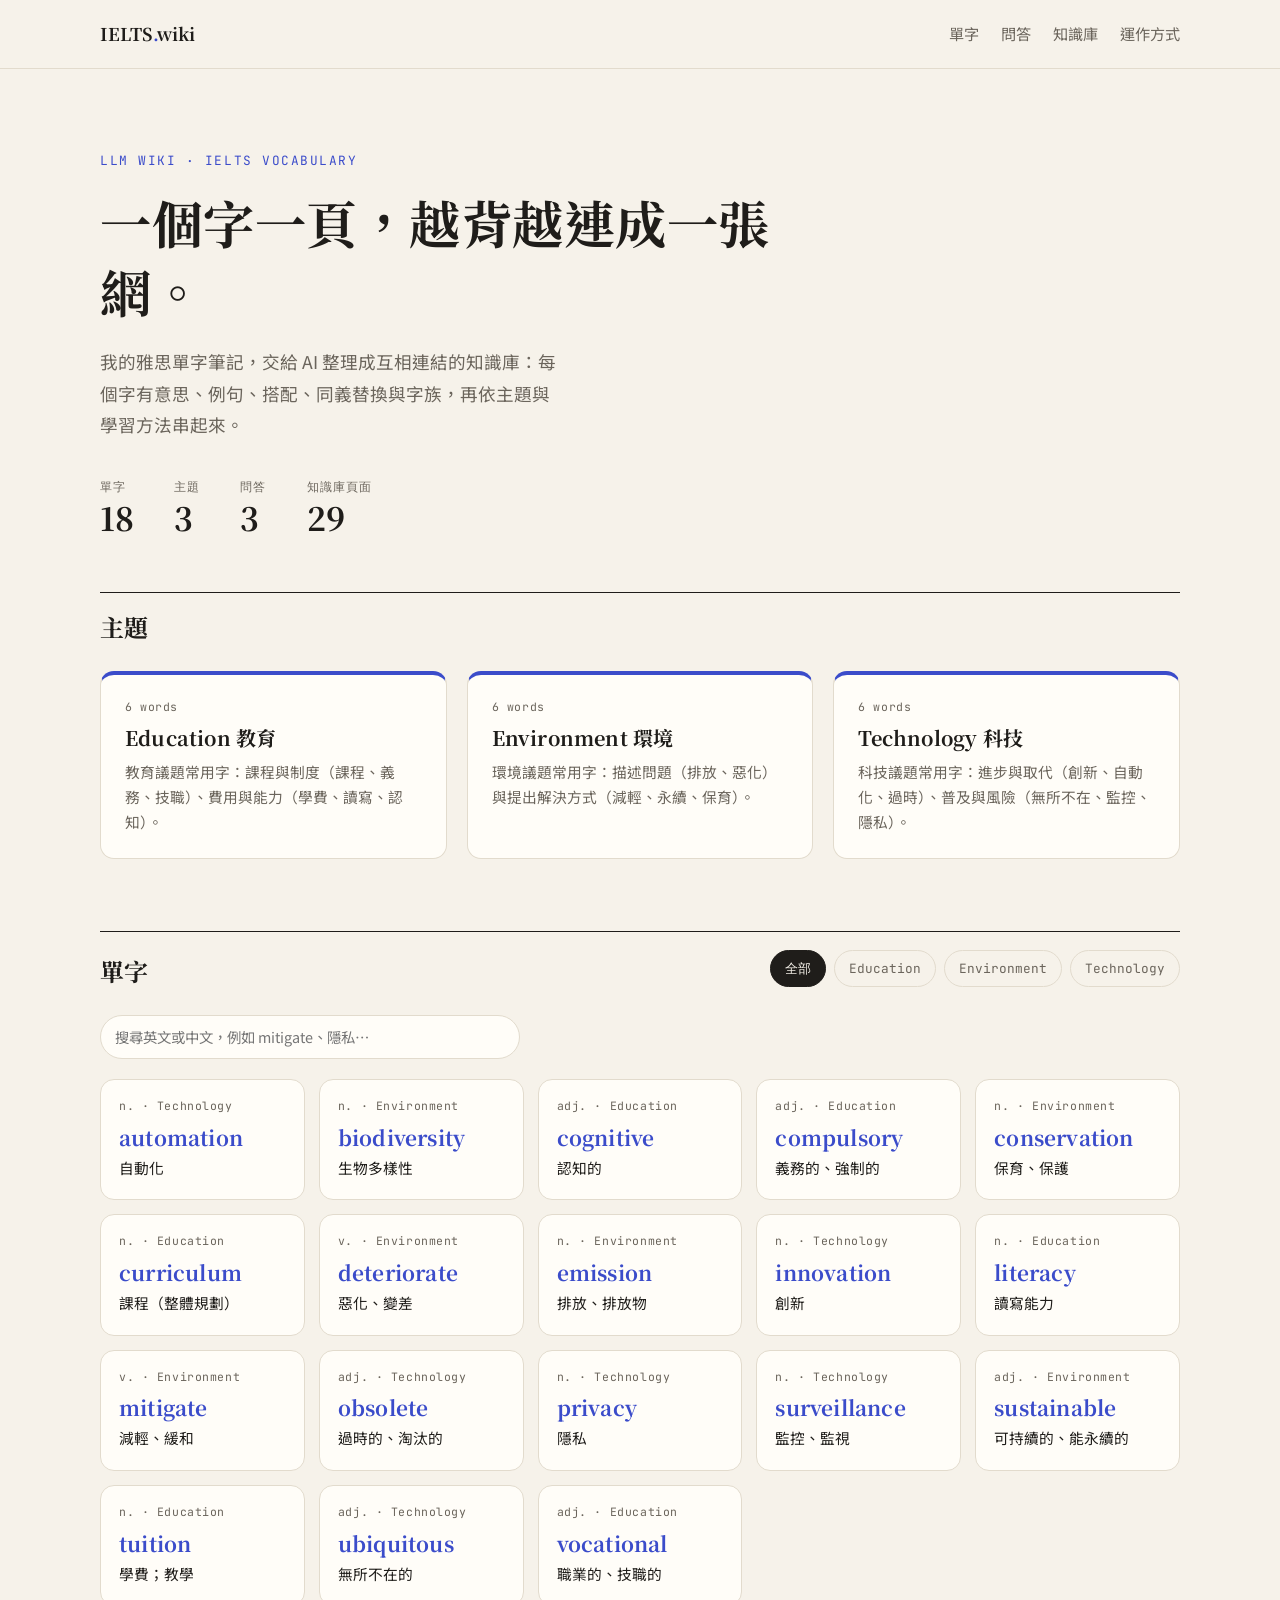
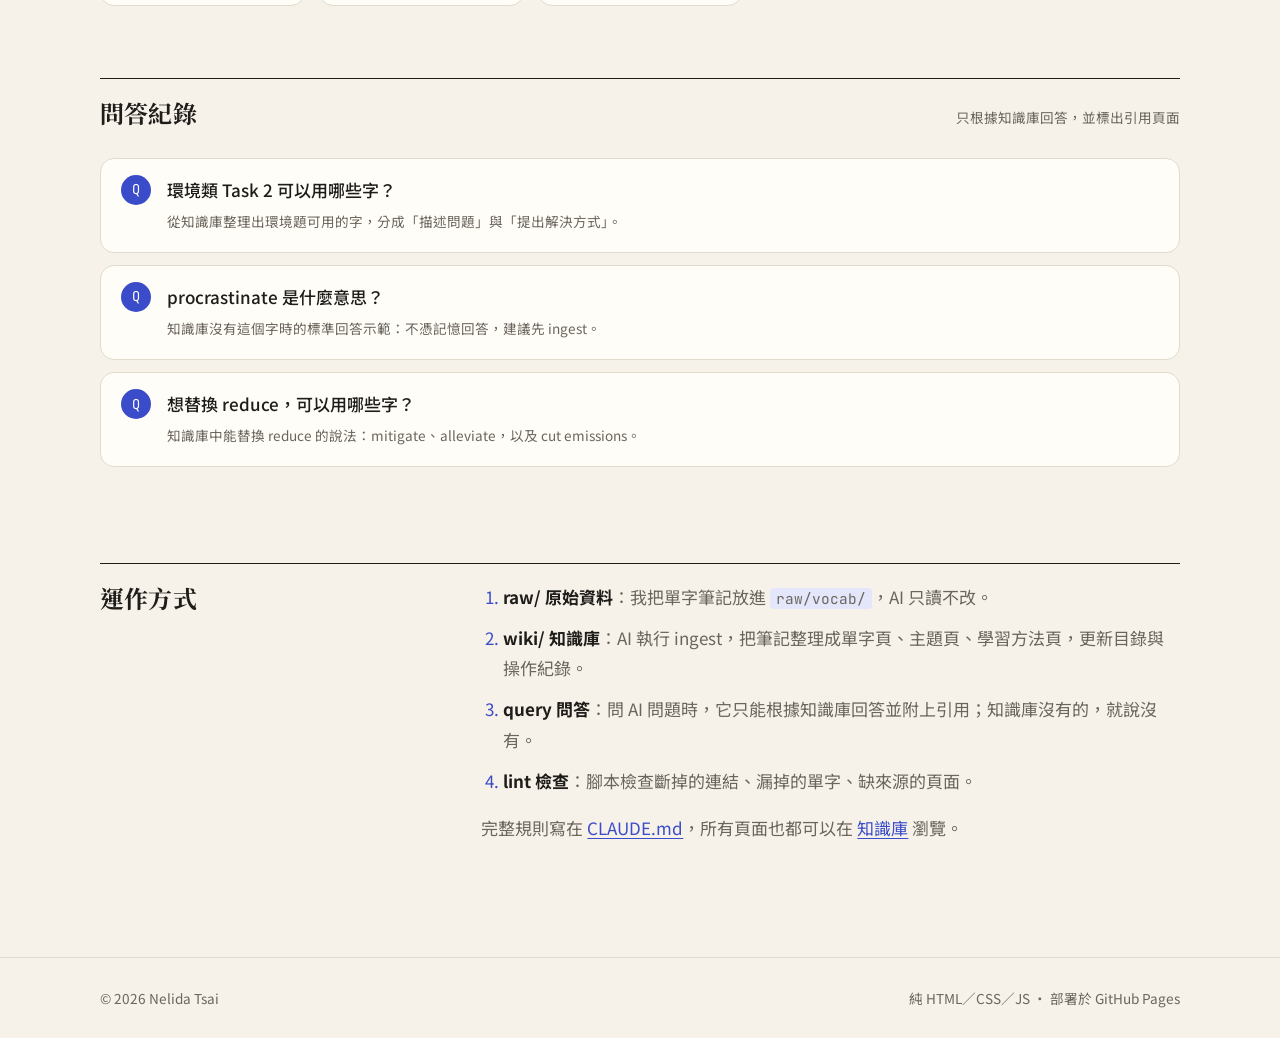
==== index.html @ 9af4be21 "Add files via upload" ====
<!DOCTYPE html>
<html lang="zh-Hant-TW">
<head>
  <meta charset="UTF-8">
  <meta name="viewport" content="width=device-width, initial-scale=1">
  <title>IELTS 單字知識庫｜Nelida</title>
  <meta name="description" content="依 Karpathy LLM Wiki 模式整理的 IELTS 單字知識庫：單字、主題、學習方法與只根據知識庫回答的問答紀錄。">
  <link rel="preconnect" href="https://fonts.googleapis.com">
  <link rel="preconnect" href="https://fonts.gstatic.com" crossorigin>
  <link rel="stylesheet" href="https://fonts.googleapis.com/css2?family=JetBrains+Mono:wght@400;500&family=Noto+Sans+TC:wght@400;500;700&family=Noto+Serif+TC:wght@600;700&display=swap">
  <link rel="stylesheet" href="assets/css/style.css">
</head>
<body data-page="home">

  <header class="site-header">
    <div class="container">
      <a class="brand" href="index.html">IELTS<span>.</span>wiki</a>
      <nav class="site-nav" aria-label="主選單">
        <a href="#words">單字</a>
        <a href="#queries">問答</a>
        <a href="wiki.html">知識庫</a>
        <a href="#how">運作方式</a>
      </nav>
    </div>
  </header>

  <main class="container">
    <section class="hero">
      <p class="eyebrow">LLM Wiki · IELTS Vocabulary</p>
      <h1>一個字一頁，越背越連成一張網。</h1>
      <p class="lead">我的雅思單字筆記，交給 AI 整理成互相連結的知識庫：每個字有意思、例句、搭配、同義替換與字族，再依主題與學習方法串起來。</p>
      <dl class="stats" data-stats></dl>
    </section>

    <section id="topics" aria-labelledby="topics-title">
      <div class="section-head"><h2 id="topics-title">主題</h2></div>
      <div class="topic-grid" data-topics></div>
    </section>

    <section id="words" class="block" aria-labelledby="words-title">
      <div class="section-head">
        <h2 id="words-title">單字</h2>
        <div class="filters" data-filters role="group" aria-label="依主題篩選"></div>
      </div>
      <label class="visually-hidden" for="word-search">搜尋單字</label>
      <input class="wiki-search word-search" id="word-search" type="search" placeholder="搜尋英文或中文，例如 mitigate、隱私…" data-word-search>
      <div class="word-grid" data-words></div>
      <noscript><p class="todo">單字列表需要啟用 JavaScript 才能顯示。</p></noscript>
    </section>

    <section id="queries" class="block" aria-labelledby="queries-title">
      <div class="section-head"><h2 id="queries-title">問答紀錄</h2><p class="section-note">只根據知識庫回答，並標出引用頁面</p></div>
      <ul class="query-list" data-queries></ul>
    </section>

    <section id="how" class="about" aria-labelledby="how-title">
      <h2 id="how-title">運作方式</h2>
      <div>
        <ol class="flow">
          <li><strong>raw/ 原始資料</strong>：我把單字筆記放進 <code>raw/vocab/</code>，AI 只讀不改。</li>
          <li><strong>wiki/ 知識庫</strong>：AI 執行 ingest，把筆記整理成單字頁、主題頁、學習方法頁，更新目錄與操作紀錄。</li>
          <li><strong>query 問答</strong>：問 AI 問題時，它只能根據知識庫回答並附上引用；知識庫沒有的，就說沒有。</li>
          <li><strong>lint 檢查</strong>：腳本檢查斷掉的連結、漏掉的單字、缺來源的頁面。</li>
        </ol>
        <p>完整規則寫在 <a href="https://github.com/NelidaTsai/ielts-vocab-wiki/blob/main/CLAUDE.md" target="_blank" rel="noopener">CLAUDE.md</a>，所有頁面也都可以在 <a href="wiki.html">知識庫</a> 瀏覽。</p>
      </div>
    </section>
  </main>

  <footer class="site-footer">
    <div class="container">
      <span>© <span data-year>2026</span> Nelida Tsai</span>
      <span>純 HTML／CSS／JS · 部署於 GitHub Pages</span>
    </div>
  </footer>

  <script src="assets/js/wiki-data.js"></script>
  <script src="assets/js/main.js"></script>
</body>
</html>
---- assets/css/style.css ----
/* ==========================================================================
   IELTS 單字知識庫 — 全站唯一樣式檔
   規則見 CLAUDE.md 第 10 節：顏色只能使用下方 :root 變數
   區段：1 變數 / 2 基礎 / 3 版頭版尾 / 4 首頁 / 5 卡片與列表 / 6 知識庫頁 / 7 工具類 / 8 RWD
   ========================================================================== */

/* ---------- 1. 變數 ---------- */
:root {
  --paper: #f6f2ea;
  --paper-2: #fffdf8;
  --ink: #1f1d1a;
  --ink-2: #6b655c;
  --line: #e2dbcd;
  --accent: #3b4cca;
  --accent-soft: #e4e7fb;
  --warn: #9a5b00;
  --warn-soft: #fbefd9;

  --font-serif: "Noto Serif TC", "Songti TC", serif;
  --font-sans: "Noto Sans TC", "PingFang TC", "Microsoft JhengHei", sans-serif;
  --font-mono: "JetBrains Mono", ui-monospace, Menlo, monospace;

  --max: 1080px;
  --measure: 68ch;
  --radius: 14px;
  --shadow: 0 1px 2px rgb(31 29 26 / 0.04), 0 8px 24px rgb(31 29 26 / 0.06);
}

@media (prefers-color-scheme: dark) {
  :root {
    --paper: #17161a;
    --paper-2: #201f24;
    --ink: #ece8e1;
    --ink-2: #a39d93;
    --line: #34323a;
    --accent: #8f9bff;
    --accent-soft: #2a2d4a;
    --warn: #f0b75e;
    --warn-soft: #3a2f1c;
    --shadow: 0 1px 2px rgb(0 0 0 / 0.3), 0 8px 24px rgb(0 0 0 / 0.25);
  }
}

/* ---------- 2. 基礎 ---------- */
*, *::before, *::after { box-sizing: border-box; }

html { -webkit-text-size-adjust: 100%; }

body {
  margin: 0;
  background: var(--paper);
  color: var(--ink);
  font-family: var(--font-sans);
  font-size: 17px;
  line-height: 1.8;
}

img { max-width: 100%; display: block; }

a { color: var(--accent); text-underline-offset: 3px; }

a:focus-visible, button:focus-visible {
  outline: 2px solid var(--accent);
  outline-offset: 3px;
  border-radius: 4px;
}

h1, h2, h3 {
  font-family: var(--font-serif);
  font-weight: 700;
  line-height: 1.35;
  letter-spacing: 0.01em;
}

.container {
  width: min(100% - 48px, var(--max));
  margin-inline: auto;
}

/* ---------- 3. 版頭版尾 ---------- */
.site-header {
  border-bottom: 1px solid var(--line);
}

.site-header .container {
  display: flex;
  align-items: center;
  justify-content: space-between;
  gap: 16px;
  padding-block: 18px;
}

.brand {
  font-family: var(--font-serif);
  font-weight: 700;
  font-size: 1.1rem;
  color: var(--ink);
  text-decoration: none;
}

.brand span { color: var(--accent); }

.site-nav { display: flex; gap: 22px; }

.site-nav a {
  color: var(--ink-2);
  text-decoration: none;
  font-size: 0.95rem;
}

.site-nav a:hover { color: var(--ink); }

.site-footer {
  margin-top: 96px;
  border-top: 1px solid var(--line);
  color: var(--ink-2);
  font-size: 0.85rem;
}

.site-footer .container {
  display: flex;
  justify-content: space-between;
  flex-wrap: wrap;
  gap: 8px;
  padding-block: 28px;
}

/* ---------- 4. 首頁 ---------- */
.hero {
  padding-block: 80px 56px;
}

.eyebrow {
  font-family: var(--font-mono);
  font-size: 0.8rem;
  letter-spacing: 0.12em;
  text-transform: uppercase;
  color: var(--accent);
  margin: 0 0 16px;
}

.hero h1 {
  font-size: clamp(2rem, 5vw, 3.2rem);
  margin: 0 0 20px;
  max-width: 24ch;
}

.hero p.lead {
  font-size: 1.1rem;
  color: var(--ink-2);
  max-width: 46ch;
  margin: 0;
}

.section-head {
  display: flex;
  align-items: end;
  justify-content: space-between;
  flex-wrap: wrap;
  gap: 16px;
  border-top: 1px solid var(--ink);
  padding-top: 18px;
  margin-bottom: 28px;
}

.section-head h2 { margin: 0; font-size: 1.5rem; }

.filters { display: flex; flex-wrap: wrap; gap: 8px; }

.filter-btn {
  font: inherit;
  font-family: var(--font-mono);
  font-size: 0.8rem;
  padding: 6px 14px;
  border-radius: 999px;
  border: 1px solid var(--line);
  background: transparent;
  color: var(--ink-2);
  cursor: pointer;
}

.filter-btn:hover { border-color: var(--ink-2); color: var(--ink); }

.filter-btn[aria-pressed="true"] {
  background: var(--ink);
  border-color: var(--ink);
  color: var(--paper);
}

.about {
  display: grid;
  grid-template-columns: 1fr 2fr;
  gap: 32px;
  margin-top: 96px;
  border-top: 1px solid var(--ink);
  padding-top: 18px;
}

.about h2 { margin: 0; font-size: 1.5rem; }
.about p { margin: 0 0 1em; color: var(--ink-2); }

/* ---------- 5. 卡片與列表 ---------- */
.block { margin-top: 72px; }

.section-note { margin: 0; font-size: 0.85rem; color: var(--ink-2); }

.stats {
  display: flex;
  flex-wrap: wrap;
  gap: 12px 40px;
  margin: 36px 0 0;
}

.stats dt {
  font-family: var(--font-mono);
  font-size: 0.72rem;
  letter-spacing: 0.1em;
  color: var(--ink-2);
}

.stats dd {
  margin: 0;
  font-family: var(--font-serif);
  font-size: 2rem;
  font-weight: 700;
  line-height: 1.2;
}

.topic-grid {
  display: grid;
  grid-template-columns: repeat(3, 1fr);
  gap: 20px;
}

.topic-card, .word-card {
  display: block;
  background: var(--paper-2);
  border: 1px solid var(--line);
  border-radius: var(--radius);
  color: inherit;
  text-decoration: none;
  transition: transform 0.2s ease, box-shadow 0.2s ease, border-color 0.2s ease;
}

.topic-card:hover, .word-card:hover {
  transform: translateY(-3px);
  box-shadow: var(--shadow);
  border-color: var(--ink-2);
}

.topic-card { padding: 22px 24px 24px; border-top: 4px solid var(--accent); }

.topic-card h3 { margin: 0 0 8px; font-size: 1.25rem; }

.topic-card p.summary { margin: 0; color: var(--ink-2); font-size: 0.92rem; line-height: 1.7; }

.card-meta, .word-card-meta {
  font-family: var(--font-mono);
  font-size: 0.72rem;
  color: var(--ink-2);
  letter-spacing: 0.05em;
  margin: 0 0 6px;
}

.word-search { max-width: 420px; }

.word-grid {
  display: grid;
  grid-template-columns: repeat(auto-fill, minmax(190px, 1fr));
  gap: 14px;
}

.word-card { padding: 16px 18px 18px; }

.word-card h3 {
  margin: 0 0 4px;
  font-family: var(--font-serif);
  font-size: 1.3rem;
  color: var(--accent);
}

.word-zh { margin: 0; font-size: 0.92rem; color: var(--ink); }

.query-list { list-style: none; margin: 0; padding: 0; display: grid; gap: 12px; }

.query-list a {
  display: flex;
  gap: 16px;
  align-items: flex-start;
  padding: 16px 20px;
  background: var(--paper-2);
  border: 1px solid var(--line);
  border-radius: var(--radius);
  color: inherit;
  text-decoration: none;
}

.query-list a:hover { border-color: var(--ink-2); }

.q-mark {
  flex: none;
  width: 30px; height: 30px;
  display: grid;
  place-items: center;
  border-radius: 50%;
  background: var(--accent);
  color: var(--paper-2);
  font-family: var(--font-mono);
  font-size: 0.85rem;
}

.q-text strong { display: block; font-weight: 500; }
.q-text small { color: var(--ink-2); font-size: 0.85rem; }

.flow { padding-left: 1.3em; margin: 0 0 1em; color: var(--ink-2); }
.flow li { margin-bottom: 0.6em; }
.flow li::marker { color: var(--accent); }
.flow strong { color: var(--ink); }

.about code, .flow code {
  font-family: var(--font-mono);
  font-size: 0.85em;
  background: var(--accent-soft);
  padding: 1px 6px;
  border-radius: 4px;
}

.empty-note { color: var(--ink-2); padding: 32px 0; grid-column: 1 / -1; }

.todo {
  background: var(--warn-soft);
  color: var(--warn);
  border-left: 3px solid var(--warn);
  padding: 10px 14px;
  border-radius: 0 8px 8px 0;
  font-size: 0.92rem;
}

/* ---------- 6. 知識庫頁（wiki.html） ---------- */
.site-nav a[aria-current="page"] { color: var(--ink); }

.wiki-layout {
  display: grid;
  grid-template-columns: 240px minmax(0, 1fr);
  gap: 56px;
  align-items: start;
  padding-top: 40px;
}

.wiki-side { position: sticky; top: 24px; }

.wiki-search {
  width: 100%;
  font: inherit;
  font-size: 0.9rem;
  padding: 8px 14px;
  border: 1px solid var(--line);
  border-radius: 999px;
  background: var(--paper-2);
  color: var(--ink);
  margin-bottom: 20px;
}

.wiki-search:focus-visible { outline: 2px solid var(--accent); outline-offset: 2px; }

.wiki-nav ul { list-style: none; margin: 0 0 18px; padding: 0; }

.wiki-nav-group {
  font-family: var(--font-mono);
  font-size: 0.72rem;
  letter-spacing: 0.1em;
  color: var(--ink-2);
  margin: 0 0 4px;
  padding-bottom: 4px;
  border-bottom: 1px solid var(--line);
}

.wiki-nav-group span { color: var(--accent); }

.wiki-nav a {
  display: block;
  padding: 4px 10px;
  margin-left: -10px;
  border-radius: 8px;
  color: var(--ink-2);
  text-decoration: none;
  font-size: 0.92rem;
  line-height: 1.5;
}

.wiki-nav a:hover { color: var(--ink); background: var(--paper-2); }

.wiki-nav a[aria-current="page"] { color: var(--accent); background: var(--accent-soft); font-weight: 500; }

.wiki-side-note { font-size: 0.8rem; color: var(--ink-2); line-height: 1.6; }

.wiki-article { max-width: 76ch; min-height: 60vh; }

.wiki-article h1 { font-size: clamp(1.8rem, 4vw, 2.4rem); margin: 0 0 8px; }

.wiki-summary { font-size: 1.05rem; color: var(--ink-2); margin: 0 0 12px; }

.wiki-meta {
  font-family: var(--font-mono);
  font-size: 0.75rem;
  color: var(--ink-2);
  padding-bottom: 20px;
  margin-bottom: 28px;
  border-bottom: 1px solid var(--line);
}

.wiki-body h2 { font-size: 1.3rem; margin: 40px 0 12px; }
.wiki-body h3, .wiki-body h4 { font-size: 1.05rem; margin: 28px 0 8px; }
.wiki-body p { margin: 0 0 1em; }
.wiki-body ul, .wiki-body ol { padding-left: 1.3em; margin: 0 0 1em; }
.wiki-body li { margin-bottom: 0.4em; }
.wiki-body li::marker { color: var(--accent); }

.wiki-body code {
  font-family: var(--font-mono);
  font-size: 0.85em;
  background: var(--accent-soft);
  padding: 1px 6px;
  border-radius: 4px;
}

.wiki-body pre {
  background: var(--paper-2);
  border: 1px solid var(--line);
  border-radius: 10px;
  padding: 14px 18px;
  overflow-x: auto;
}

.wiki-body pre code { background: none; padding: 0; }

.wiki-body blockquote {
  margin: 0 0 1.4em;
  padding: 10px 16px;
  border-left: 3px solid var(--accent);
  background: var(--paper-2);
  border-radius: 0 8px 8px 0;
  color: var(--ink-2);
}

.wiki-body blockquote p { margin: 0; }

.table-wrap { overflow-x: auto; margin: 0 0 1.4em; }

.wiki-body table { border-collapse: collapse; width: 100%; font-size: 0.92rem; }

.wiki-body th, .wiki-body td {
  text-align: left;
  vertical-align: top;
  padding: 8px 12px;
  border-bottom: 1px solid var(--line);
}

.wiki-body th {
  font-weight: 500;
  color: var(--ink-2);
  border-bottom: 1px solid var(--ink-2);
  white-space: nowrap;
}

.wiki-body hr { border: 0; border-top: 1px solid var(--line); margin: 32px 0; }

.wiki-backlinks {
  margin-top: 48px;
  padding: 18px 22px;
  border: 1px solid var(--line);
  border-radius: var(--radius);
  background: var(--paper-2);
}

.wiki-backlinks h2 { font-size: 1rem; margin: 0 0 8px; }
.wiki-backlinks ul { margin: 0; padding-left: 1.2em; }
.wiki-backlinks span { font-family: var(--font-mono); font-size: 0.72rem; color: var(--ink-2); }

/* ---------- 7. 工具類 ---------- */
.visually-hidden {
  position: absolute !important;
  width: 1px; height: 1px;
  overflow: hidden;
  clip: rect(0 0 0 0);
  white-space: nowrap;
}

/* ---------- 8. RWD ---------- */
@media (max-width: 720px) {
  body { font-size: 16px; }
  .hero { padding-block: 48px 36px; }
  .topic-grid { grid-template-columns: 1fr; gap: 14px; }
  .word-grid { grid-template-columns: 1fr 1fr; gap: 10px; }
  .about { grid-template-columns: 1fr; gap: 12px; }
  .site-nav { gap: 14px; }
  .wiki-layout { grid-template-columns: 1fr; gap: 24px; padding-top: 24px; }
  .wiki-side { position: static; }
  .wiki-nav ul { display: flex; flex-wrap: wrap; gap: 4px 6px; margin-bottom: 14px; }
  .wiki-nav a { margin-left: 0; padding: 3px 10px; border: 1px solid var(--line); border-radius: 999px; font-size: 0.85rem; }
}
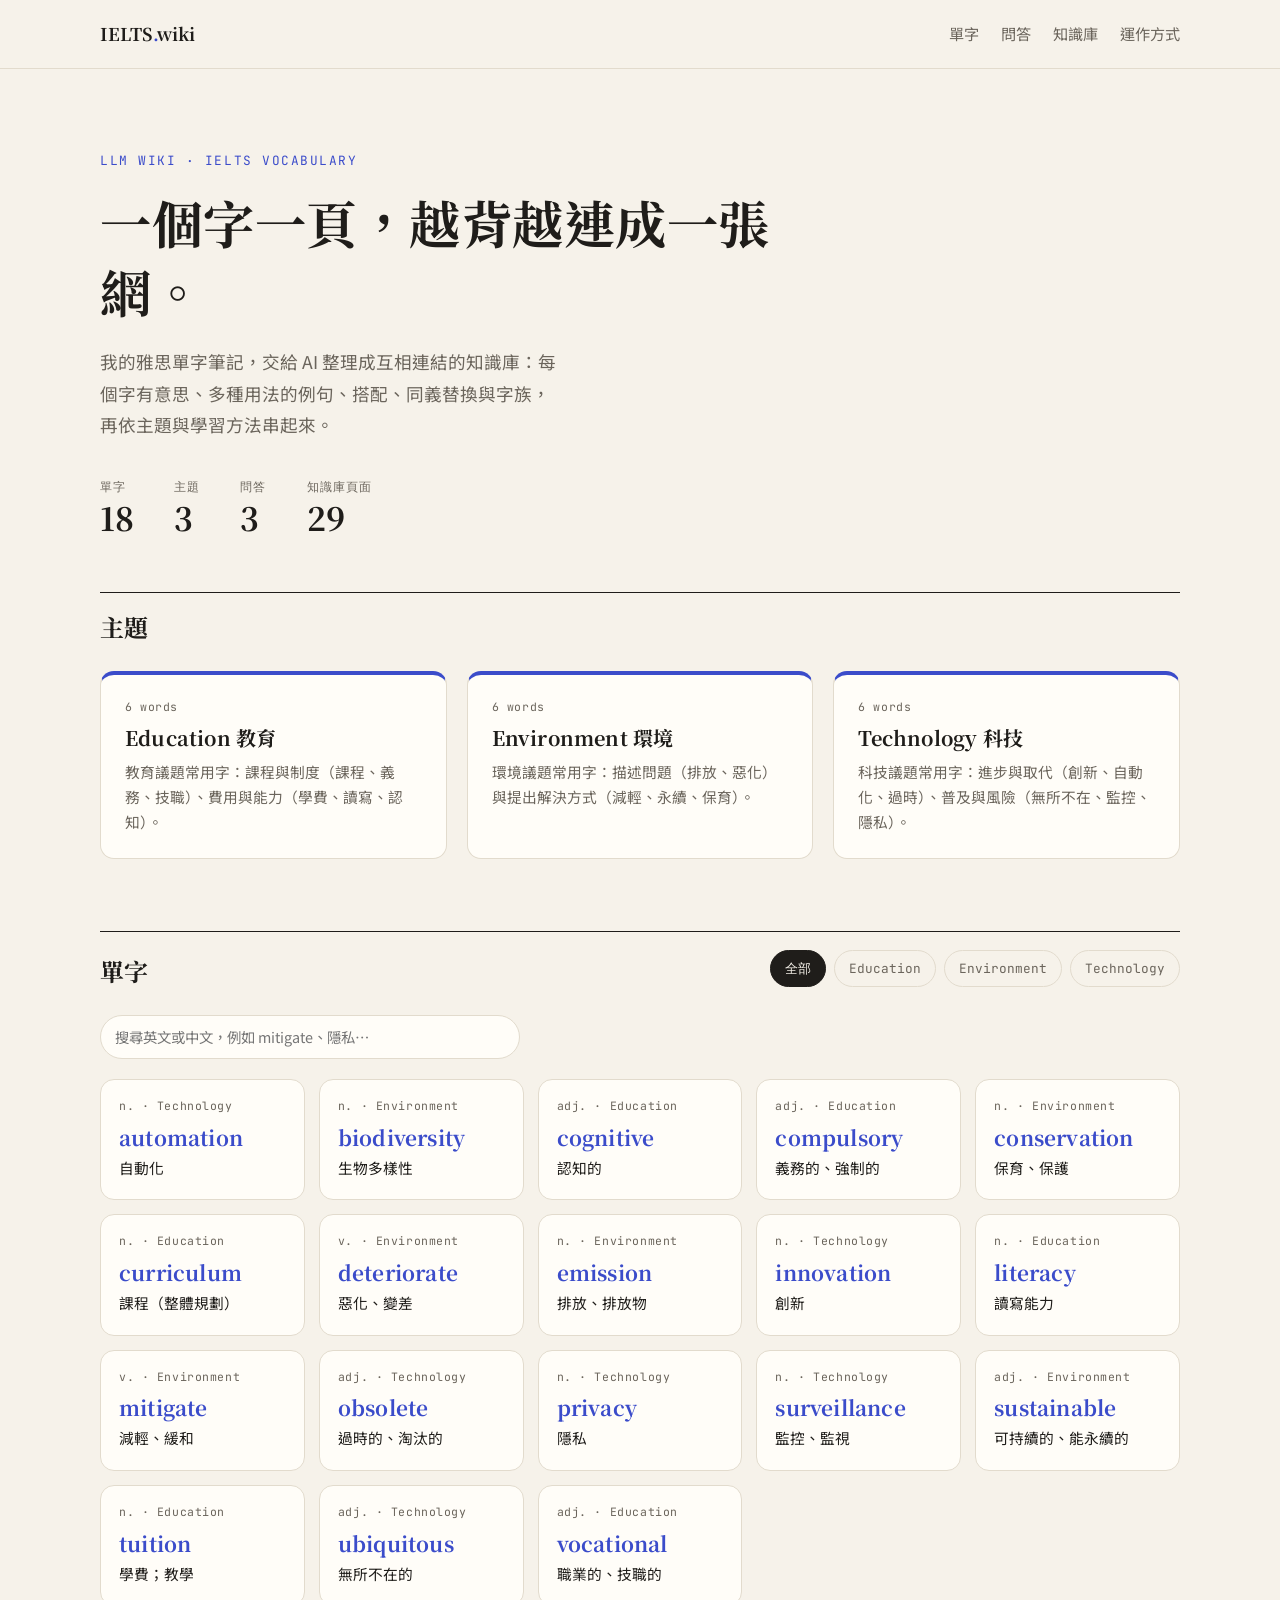
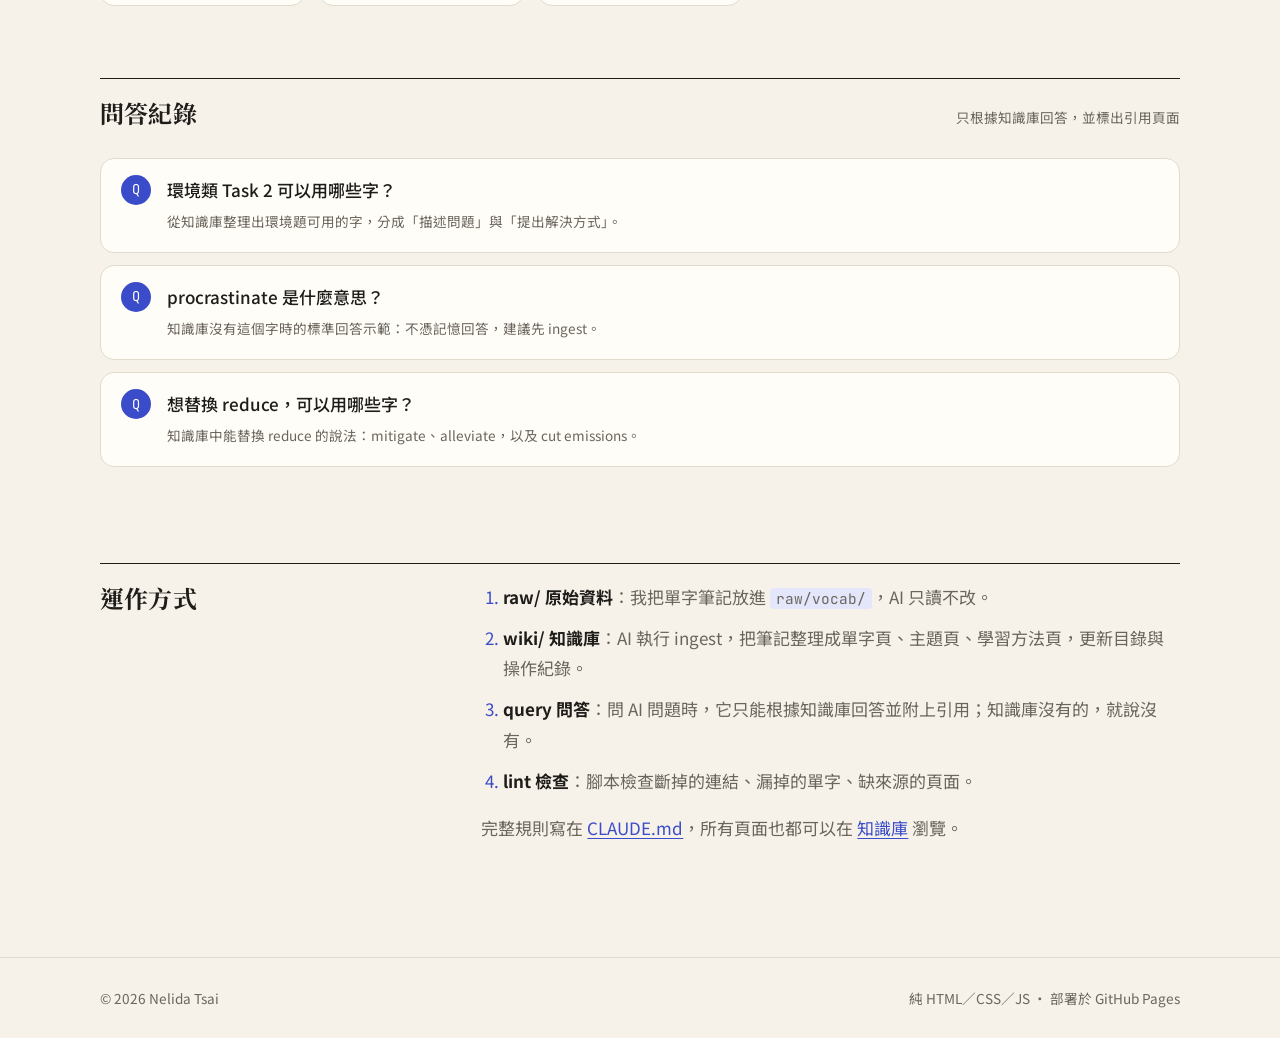
==== commit 216082b5: "Add files via upload" ====
--- a/index.html
+++ b/index.html
@@ -28,7 +28,7 @@
     <section class="hero">
       <p class="eyebrow">LLM Wiki · IELTS Vocabulary</p>
       <h1>一個字一頁，越背越連成一張網。</h1>
-      <p class="lead">我的雅思單字筆記，交給 AI 整理成互相連結的知識庫：每個字有意思、例句、搭配、同義替換與字族，再依主題與學習方法串起來。</p>
+      <p class="lead">我的雅思單字筆記，交給 AI 整理成互相連結的知識庫：每個字有意思、多種用法的例句、搭配、同義替換與字族，再依主題與學習方法串起來。</p>
       <dl class="stats" data-stats></dl>
     </section>
 
@@ -62,7 +62,7 @@
           <li><strong>query 問答</strong>：問 AI 問題時，它只能根據知識庫回答並附上引用；知識庫沒有的，就說沒有。</li>
           <li><strong>lint 檢查</strong>：腳本檢查斷掉的連結、漏掉的單字、缺來源的頁面。</li>
         </ol>
-        <p>完整規則寫在 <a href="https://github.com/NelidaTsai/ielts-vocab-wiki/blob/main/CLAUDE.md" target="_blank" rel="noopener">CLAUDE.md</a>，所有頁面也都可以在 <a href="wiki.html">知識庫</a> 瀏覽。</p>
+        <p>完整規則寫在 <a href="https://github.com/NelidaTsai/IELTS-vocabulary_wiki/blob/main/CLAUDE.md" target="_blank" rel="noopener">CLAUDE.md</a>，所有頁面也都可以在 <a href="wiki.html">知識庫</a> 瀏覽。</p>
       </div>
     </section>
   </main>
